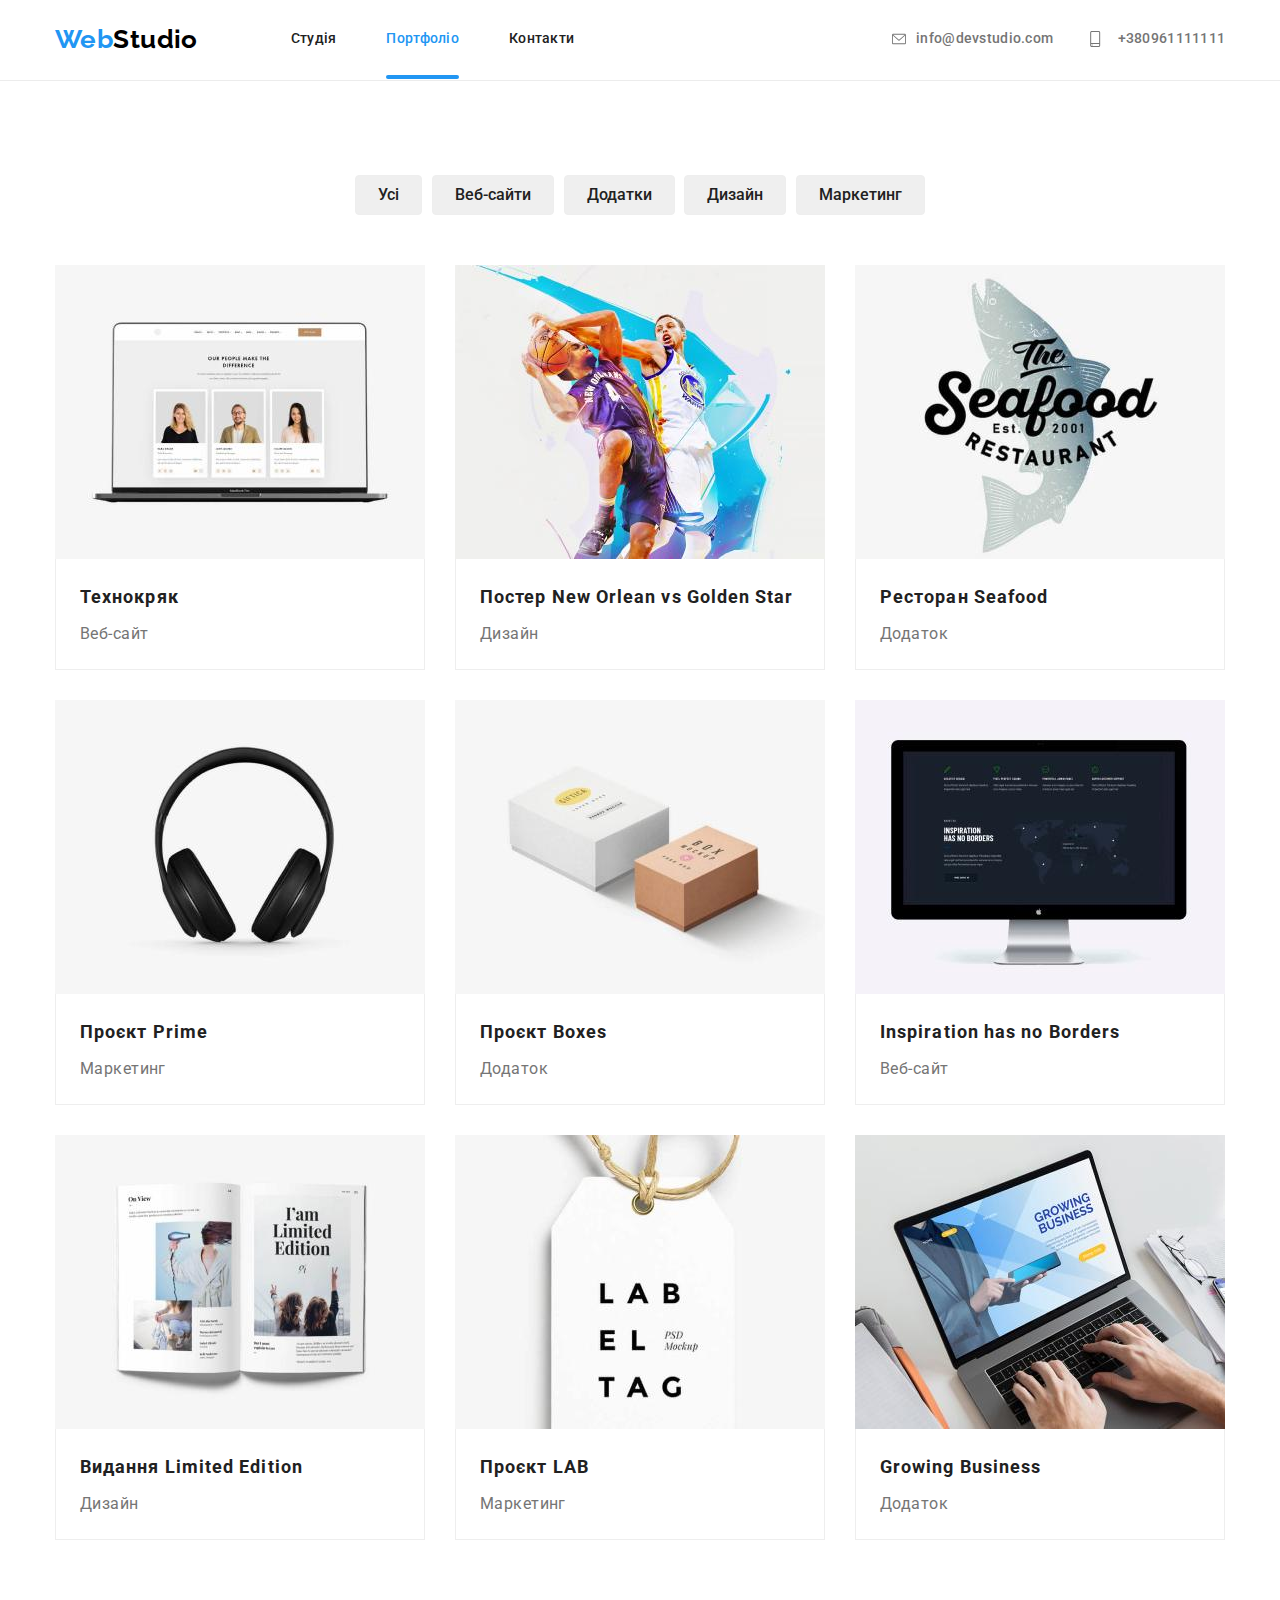
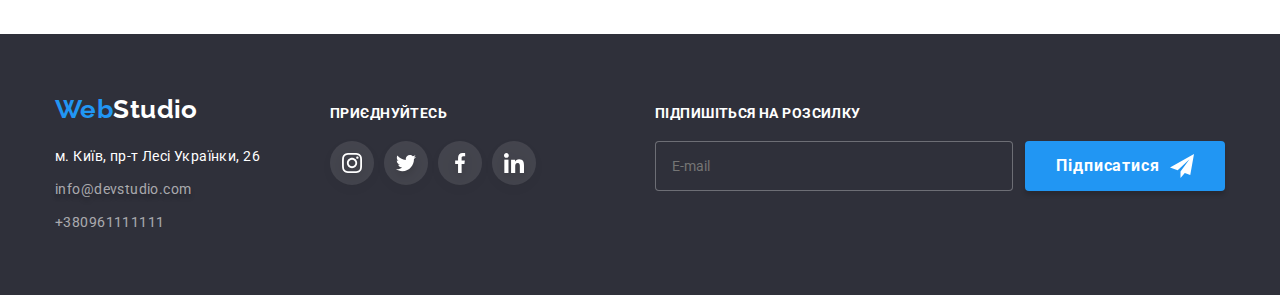
==== portfolio.html @ 69b693cf "commit 1" ====
<!DOCTYPE html>
<html lang="uk">
  <head>
    <meta charset="UTF-8" />
    <meta http-equiv="X-UA-Compatible" content="IE=edge" />
    <meta name="viewport" content="width=, initial-scale=1.0" />
    <title>Webstudio</title>
    <link rel="preconnect" href="https://fonts.googleapis.com" />
    <link rel="preconnect" href="https://fonts.gstatic.com" crossorigin />
    <link
      href="https://fonts.googleapis.com/css2?family=Raleway:wght@700&family=Roboto:wght@400;500;700;900&display=swap"
      rel="stylesheet"
    />
    <link
      rel="stylesheet"
      href="https://cdn.jsdelivr.net/npm/modern-normalize@1.1.0/modern-normalize.min.css"
    />
    <link rel="stylesheet" href="./css/styles.css" />
  </head>
  <body>
    <!-- HEADER -->
    <header class="page-header">
      <div class="container page-header-container">
        <nav class="header-navigation">
          <a class="logo-header link" href="./index.html"
            ><span class="logo-header-part1">Web</span>Studio</a
          >
          <ul class="menu list">
            <li class="menu-item">
              <a class="menu-link link" href="./index.html">Студія</a>
            </li>
            <li class="menu-item">
              <a
                class="menu-link link current caren-studio"
                href="./portfolio.html"
                >Портфоліо</a
              >
            </li>
            <li class="menu-item">
              <a class="menu-link link" href="#">Контакти</a>
            </li>
          </ul>
        </nav>
        <ul class="menu-link list">
          <li class="menu-item">
            <a href="mailto:info@devstudio.com" class="contact-mail link">
              <svg
                class="icon-mail"
                aria-label="іконка-пошта"
                width="12"
                height="16"
              >
                <use href="./images/sprite.svg.svg#icon-envelope-hover"></use>
              </svg>
              info@devstudio.com
            </a>
          </li>
          <li class="menu-item">
            <a class="contact-phone-number link" href="tel:+380961111111">
              <svg
                class="icon-mobile"
                aria-label="іконка-телефон"
                width="10"
                height="16"
              >
                <use href="./images/sprite.svg.svg#icon-smartphone"></use>
              </svg>
              +380961111111
            </a>
          </li>
        </ul>
      </div>
    </header>
    <main class="">
      <section class="section-portfolio section">
        <div class="container">
          <h1 class="visually-hidden">Портфоліо</h1>
          <ul class="list container-filters">
            <li class="portfolio-filters">
              <button class="filters" type="button">Усі</button>
            </li>
            <li class="portfolio-filters">
              <button class="filters" type="button">Веб-сайти</button>
            </li>
            <li class="portfolio-filters">
              <button class="filters" type="button">Додатки</button>
            </li>
            <li class="portfolio-filters">
              <button class="filters" type="button">Дизайн</button>
            </li>
            <li class="portfolio-filters">
              <button class="filters" type="button">Маркетинг</button>
            </li>
          </ul>
          <ul class="list container-box">
            <li class="portfolio-box">
              <a href="" class="portfolio-post link">
                <div class="portfolio-list-img-wrapper">
                  <img
                    src="./images/project1.jpg"
                    alt="команда"
                    width="370"
                    height="294"
                  />
                  <p class="overlay">
                    Ресурс пропонує комплексні пропозиції з різним рівнем
                    функціоналу та сервісів. Все це дозволить відвідувачу
                    отримати вичерпні відомості про компанію чи приватну особу.
                  </p>
                </div>
                <div class="portfolio-box-mini">
                  <h2 class="portfolio-item">Технокряк</h2>
                  <p class="portfolio-text">Веб-сайт</p>
                </div>
              </a>
            </li>
            <li class="portfolio-box">
              <a href="" class="portfolio-post link">
                <div class="portfolio-list-img-wrapper">
                  <img
                    src="./images/project2.jpg"
                    alt="баскетбол"
                    width="370"
                    height="294"
                  />
                  <p class="overlay">
                    Ресурс пропонує комплексні пропозиції з різним рівнем
                    функціоналу та сервісів. Все це дозволить відвідувачу
                    отримати вичерпні відомості про компанію чи приватну особу.
                  </p>
                </div>
                <div class="portfolio-box-mini">
                  <h2 class="portfolio-item">
                    Постер New Orlean vs Golden Star
                  </h2>
                  <p class="portfolio-text">Дизайн</p>
                </div>
              </a>
            </li>
            <li class="portfolio-box">
              <a href="" class="portfolio-post link">
                <div class="portfolio-list-img-wrapper">
                  <img
                    src="./images/project3.jpg"
                    alt="ресторан"
                    width="370"
                    height="294"
                  />
                  <p class="overlay">
                    Ресурс пропонує комплексні пропозиції з різним рівнем
                    функціоналу та сервісів. Все це дозволить відвідувачу
                    отримати вичерпні відомості про компанію чи приватну особу.
                  </p>
                </div>
                <div class="portfolio-box-mini">
                  <h2 class="portfolio-item">Ресторан Seafood</h2>
                  <p class="portfolio-text">Додаток</p>
                </div>
              </a>
            </li>
            <li class="portfolio-box">
              <a href="" class="portfolio-post link">
                <div class="portfolio-list-img-wrapper">
                  <img
                    src="./images/project4.jpg"
                    alt="навушники"
                    width="370"
                    height="294"
                  />
                  <p class="overlay">
                    Ресурс пропонує комплексні пропозиції з різним рівнем
                    функціоналу та сервісів. Все це дозволить відвідувачу
                    отримати вичерпні відомості про компанію чи приватну особу.
                  </p>
                </div>
                <div class="portfolio-box-mini">
                  <h2 class="portfolio-item">Проєкт Prime</h2>
                  <p class="portfolio-text">Маркетинг</p>
                </div>
              </a>
            </li>
            <li class="portfolio-box">
              <a href="" class="portfolio-post link">
                <div class="portfolio-list-img-wrapper">
                  <img
                    src="./images/project5.jpg"
                    alt="парфум"
                    width="370"
                    height="294"
                  />
                  <p class="overlay">
                    Ресурс пропонує комплексні пропозиції з різним рівнем
                    функціоналу та сервісів. Все це дозволить відвідувачу
                    отримати вичерпні відомості про компанію чи приватну особу.
                  </p>
                </div>
                <div class="portfolio-box-mini">
                  <h2 class="portfolio-item">Проєкт Boxes</h2>
                  <p class="portfolio-text">Додаток</p>
                </div>
              </a>
            </li>
            <li class="portfolio-box">
              <a href="" class="portfolio-post link">
                <div class="portfolio-list-img-wrapper">
                  <img
                    src="./images/project6.jpg"
                    alt="комп"
                    width="370"
                    height="294"
                  />
                  <p class="overlay">
                    Ресурс пропонує комплексні пропозиції з різним рівнем
                    функціоналу та сервісів. Все це дозволить відвідувачу
                    отримати вичерпні відомості про компанію чи приватну особу.
                  </p>
                </div>
                <div class="portfolio-box-mini">
                  <h2 class="portfolio-item">Inspiration has no Borders</h2>
                  <p class="portfolio-text">Веб-сайт</p>
                </div>
              </a>
            </li>
            <li class="portfolio-box">
              <a href="" class="portfolio-post link">
                <div class="portfolio-list-img-wrapper">
                  <img
                    src="./images/project7.jpg"
                    alt="книга"
                    width="370"
                    height="294"
                  />
                  <p class="overlay">
                    Ресурс пропонує комплексні пропозиції з різним рівнем
                    функціоналу та сервісів. Все це дозволить відвідувачу
                    отримати вичерпні відомості про компанію чи приватну особу.
                  </p>
                </div>
                <div class="portfolio-box-mini">
                  <h2 class="portfolio-item">Видання Limited Edition</h2>
                  <p class="portfolio-text">Дизайн</p>
                </div>
              </a>
            </li>
            <li class="portfolio-box">
              <a href="" class="portfolio-post link">
                <div class="portfolio-list-img-wrapper">
                  <img
                    src="./images/project8.jpg"
                    alt="лабел"
                    width="370"
                    height="294"
                  />
                  <p class="overlay">
                    Ресурс пропонує комплексні пропозиції з різним рівнем
                    функціоналу та сервісів. Все це дозволить відвідувачу
                    отримати вичерпні відомості про компанію чи приватну особу.
                  </p>
                </div>
                <div class="portfolio-box-mini">
                  <h2 class="portfolio-item">Проєкт LAB</h2>
                  <p class="portfolio-text">Маркетинг</p>
                </div>
              </a>
            </li>
            <li class="portfolio-box">
              <a href="" class="portfolio-post link">
                <div class="portfolio-list-img-wrapper">
                  <img
                    src="./images/project9.jpg"
                    alt="ноут"
                    width="370"
                    height="294"
                  />
                  <p class="overlay">
                    Ресурс пропонує комплексні пропозиції з різним рівнем
                    функціоналу та сервісів. Все це дозволить відвідувачу
                    отримати вичерпні відомості про компанію чи приватну особу.
                  </p>
                </div>
                <div class="portfolio-box-mini">
                  <h2 class="portfolio-item">Growing Business</h2>
                  <p class="portfolio-text">Додаток</p>
                </div>
              </a>
            </li>
          </ul>
        </div>
      </section>
    </main>
    <footer class="page-footer">
      <div class="container container-footer">
        <div class="page-footer-container-contact">
          <a class="logo-footer link" href="./index.html">
            <span class="logo-footer-part1">Web</span>Studio</a
          >
          <address class="footer-contact">
            <ul class="list contact-container">
              <li class="contact-menu">
                <a
                  class="contact-menu-map link"
                  href="https://goo.gl/maps/CPtrU1FHBa2aNyZL9"
                  target="_blank"
                  rel="noopener noreferrer nofollow"
                  >м. Київ, пр-т Лесі Українки, 26</a
                >
              </li>
              <li class="contact-menu">
                <a
                  class="contact-menu-mail link"
                  href="mailto:info@devstudio.com"
                  >info@devstudio.com</a
                >
              </li>
              <li class="contact-menu link">
                <a class="contact-menu-tel link" href="tel:+380961111111"
                  >+380961111111</a
                >
              </li>
            </ul>
          </address>
        </div>
        <div class="page-footer-container-soc">
          <p class="soc-name">ПРИЄДНУЙТЕСЬ</p>
          <ul class="footer-social-list list">
            <li class="footer-social-list-item">
              <a href="" class="footer-social-list-link">
                <svg
                  class="footer-social-list-icon"
                  aria-label="іконка-інстаграм"
                >
                  <use href="./images/sprite.svg.svg#icon-instagram"></use>
                </svg>
              </a>
            </li>
            <li class="footer-social-list-item">
              <a href="" class="footer-social-list-link">
                <svg class="footer-social-list-icon" aria-label="іконка-твітер">
                  <use href="./images/sprite.svg.svg#icon-twitter"></use>
                </svg>
              </a>
            </li>
            <li class="footer-social-list-item">
              <a href="" class="footer-social-list-link">
                <svg
                  class="footer-social-list-icon"
                  aria-label="іконка-фейсбук"
                >
                  <use href="./images/sprite.svg.svg#icon-facebook"></use>
                </svg>
              </a>
            </li>
            <li class="footer-social-list-item">
              <a href="" class="footer-social-list-link">
                <svg class="footer-social-list-icon" aria-label="іконка-лінкл">
                  <use href="./images/sprite.svg.svg#icon-linkedin"></use>
                </svg>
              </a>
            </li>
          </ul>
        </div>
        <form class="footer-main">
          <p class="footer-title">Підпишіться на розсилку</p>
          <div class="footer-label">
            <label>
              <input
                type="email"
                class="footer-input"
                placeholder="E-mail"
                required=""
                name="user-mail-for-sing"
              />
            </label>
            <button class="footer-button" type="submit">
              Підписатися
              <svg
                class="footer-send-icon"
                aria-label="іконка-відправити"
                width="24"
                height="24"
              >
                <use href="./images/sprite.svg.svg#icon-send"></use>
              </svg>
            </button>
          </div>
        </form>
      </div>
    </footer>
  </body>
</html>
---- css/styles.css ----
:root {
    --primary-font: 'Roboto', sans-serif;
    --secondary-font: 'Raleway', sans-serif;
    --primary-text-color-theme-dark: #212121;
    --secondary-text-color-theme-light: #ffffff;
    --primary-text-color-theme-gray: #757575;
    --secondary-text-color-theme-dark: #2F303A;
    --accent-color: #2196F3;
    --secondary-color: #F5F4FA;
    --secondary-color-light: #FFFFFF;
    --secondary-color-with: #EEEEEE;
    --secondary-color-dark: #000000;
    --color-bgc: #188CE8;
    --color-gray: #AFB1B8;
    --transition-duration-function: 250ms cubic-bezier(0.4, 0, 0.2, 1);
}

.link {
    text-decoration: none;
}

.list {
    list-style: none;
}

.menu-link.current {
    color: var(--accent-color);
}

h1,
h2,
h3,
h4,
p {
    margin: 0;
    margin-bottom: 0;
}

ul,
ol {
    margin-top: 0;
    margin-bottom: 0;
    padding-left: 0;
}


img {
    display: block;
}

button {
    font-family: inherit;
    cursor: pointer;
}

body {
    font-family: var(--primary-font);
    background: var(--secondary-text-color-theme-light);
    color: var(--primary-text-color-theme-dark);
    font-size: 14px;
    letter-spacing: 0.03em;
}

.container {
    width: 1200px;
    margin-left: auto;
    margin-right: auto;
    padding-left: 15px;
    padding-right: 15px;
}
.section {
    padding-top: 94px;
    padding-bottom: 94px;
}
/* =========== HEADER =========== */

.page-header {
    padding-top: 24px;
    padding-bottom: 25px;
    border-bottom: 1px solid #ECECEC;
    
}


.page-header-container {
    display: flex;
    align-items: center;  
}

.header-navigation {
    display: flex;
    align-items: center;
    
   
}

.logo-header {
    font-family: var(--secondary-font);
    font-weight: 700;
    font-size: 26px;
    line-height: 1.19;
    color: var(--secondary-color-dark);
    margin-right: 93px;
}

.logo-header-part1 {
    color: var(--accent-color);
}

.menu {
    display: flex;
    align-items: center;
    gap: 50px;
    margin-left: auto;
    margin-right: 318px;
}


.menu-link {
    display: flex;
    column-gap: 30px;
    position: relative;
    margin: 0;
    padding: 0;
    font-weight: 500;
    font-size: 14px;
    line-height: 1.14;
    letter-spacing: 0.02em;
    color: var(--primary-text-color-theme-dark); 
    transition: color var(--transition-duration-function);
    
}

.menu-link:hover,
.menu-link:focus {
    color: var(--accent-color);   
}

.menu-link.caren-studio::after {
    content: '';
    position: absolute;
    height: 4px;
    width: 100%;
    background-color: var(--accent-color);
    border-radius: 2px;
    bottom: 0;
    left: 0;
    top: 44px;
    transition: color var(--transition-duration-function);
}

.menu-item {
    display: flex;
    align-items: baseline;
    justify-content: center;
    
}

.contact-mail {
    display: flex;
    justify-content: center;
    align-items: center;
    column-gap: 10px;
    width: 161px;
    height: 16px;
    transition: color var(--transition-duration-function);
}

.contact-mail:hover,
.contact-mail:focus,
.contact-phone-number:hover,
.contact-phone-number:focus {
    color: var(--accent-color);
}


.contact-mail:hover .icon-mail,
.contact-mail:focus .icon-mail {
    fill: currentColor;
}

.contact-phone-number:hover .icon-mobile,
.contact-phone-number:focus .icon-mobile {
    fill: currentColor;
}


.contact-phone-number{
    display: flex;
    justify-content: center;
    align-items: center;
    column-gap: 10px;
    width: 142px;
    height: 16px;
    transition: color var(--transition-duration-function);
}


.contact-mail,
.contact-phone-number {
    color: var(--primary-text-color-theme-gray);
}

.icon-mail {
    content: '';
    width: 100%;
    height: 100%;
    fill: var(--primary-text-color-theme-gray); 
    transition: fill var(--transition-duration-function);
}

.icon-mobile {   
    width: 100%; 
    height: 100%;
    fill: var(--primary-text-color-theme-gray); 
    transition: fill var(--transition-duration-function);
}

/* =========== /HEADER =========== */

/* =========== MAIN =========== */

.page-main {}

/* =========== SHAPKA ===========*/
.section-shapka {
    background: var(--secondary-text-color-theme-dark);
    padding-top: 200px;
    padding-bottom: 200px;
    background-image: linear-gradient(rgba(47, 48, 58, 0.4),rgba(47, 48, 58, 0.4)), url('../images/shapka/bcimg.jpg');
    background-repeat: no-repeat;
    background-position: center;   
    max-width: 1600px;
    margin-left: auto;
    margin-right: auto;
}

.section-shapka-container{
    display: flex;
    align-items: center;
    flex-wrap: wrap;
    flex-direction: column; 
}

.section-shapka-h {
    font-weight: 900;
    font-size: 44px;
    line-height: 1.36;
    text-align: center;
    letter-spacing: 0.06em;
    text-transform: uppercase;
    color: var(--secondary-text-color-theme-light);
    margin-bottom: 30px;
    height: 120px;
    width: 696px;
    left: 452px;
    top: 280px;
    border-radius: 0px; 
}

.osoblivosti-card {
    flex-basis: calc((100% - 90px) / 4);
}

.section-modal-open-btn {
    background: var(--accent-color);
    box-shadow: 0px 4px 4px rgba(0, 0, 0, 0.15);
    border-radius: 4px;
    border: none;
    height: 50px;
    width: 216px;
    left: 692px;
    top: 430px;
    transition: bakground-color var(--transition-duration-function), filter var(--transition-duration-function);
}

.section-modal-open-btn:hover,
.section-modal-open-btn:focus {
    background-color: var(--color-bgc);
    filter: drop-shadow(0px 4px 4px rgba(0, 0, 0, 0.25));
}

.btn-text {
    font-weight: 700;
    font-size: 16px;
    line-height: 1.87;
    display: flex;
    align-items: center;
    text-align: center;
    letter-spacing: 0.06em;
    color: var(--secondary-text-color-theme-light);
    margin-left: 32px;
}

/* =========== /SHAPKA ===========*/

/* =========== OSOBLIVOSTI ===========*/

.section-osoblivosti {
    padding-top: 94px;
    padding-bottom: 94px;
}

.visually-hidden {
    position: absolute;
    white-space: nowrap;
    width: 1px;
    height: 1px;
    overflow: hidden;
    border: 0;
    padding: 0;
    clip: rect(0 0 0 0);
    clip-path: inset(50%);
    margin: -1px;
}

.osoblivosti-container{
    display: flex;
    gap: 30px;
}

.osoblivosti-card{
    width: 270px;
    height: 248px;
}

.osoblivosti-card-a{
    display: flex;
    justify-content: center;
    align-items: center;
    width: 270px;
    height: 120px;
    background: var(--secondary-color);
    border-radius: 4px;
}

.osoblivosti-card-icon{}


.section-osoblivosti-h {
    font-style: normal;
    font-weight: 700;
    font-size: 14px;
    line-height: 1.14;
    text-transform: uppercase;
    color: var(primary-text-color-theme-dark);
    margin-bottom: 10px;
    margin-top: 30px;
}

.section-osoblivosti-p {
    line-height: 1.71;
    color: var(--primary-text-color-theme-gray);
}

.section-osoblivosti-container {}


/* =========== /OSOBLIVOSTI ===========*/

/* =========== WORK ===========*/
.work {
    padding-top: 0px;
}

.work-container{}

.work-list {
    display: flex;
    gap: 30px;
}

.work-h {
    font-weight: 700;
    font-size: 36px;
    line-height: 1.17;
    text-align: center;
    color: var(--primary-text-color-theme-dark);
    margin-bottom: 50px;
}

.work-list-img-wrapper {
    position: relative;
    overflow: hidden;
}

.overlay-work {
    position: absolute;
    display: flex;
    justify-content: center;
    align-items: center;
    width: 100%;
    height: 70px;
    top: 224px;
    font-weight: 700;
    font-size: 14px;
    line-height: 16px;
    text-align: center;
    letter-spacing: 0.03em;
    text-transform: uppercase;
    color: var(--secondary-color-light);
    background: rgba(47, 48, 58, 0.8);
    text-shadow: 0px 4px 4px rgba(0, 0, 0, 0.25); 
    overflow: auto;
}


/* =========== /WORK ===========*/

/* =========== COMANDA ===========*/
.comanda {
    background: var(--secondary-color);
}

.comanda-list {
    display: flex;
    flex-wrap: wrap;
    gap: 30px;
}

.comanda-container {}

.comanda-our {
    font-weight: 700;
    font-size: 36px;
    line-height: 1.17;
    text-align: center;
    margin-bottom: 50px;
}

.comanda-fon {
    background: var(--secondary-text-color-theme-light);
    box-shadow: 0px 1px 3px rgba(0, 0, 0, 0.12), 0px 1px 1px rgba(0, 0, 0, 0.14), 0px 2px 1px rgba(0, 0, 0, 0.2);
    border-radius: 0px 0px 4px 4px;
}

.comanda-name {
    font-weight: 500;
    font-size: 16px;
    line-height: 1.19;
    text-align: center;
    margin-top: 30px;
    margin-bottom: 10px;
}

.comanda-profesion{
    font-size: 16px;
    line-height: 1.19;
    text-align: center;
    color: var(--primary-text-color-theme-gray);
    margin-bottom: 16px;
}

.social-list{
    display: flex;
    justify-content: center;
    column-gap: 10px;
    margin-bottom: 30px;
}

.social-list-item{
    width: 44px;
    height: 44px;
}

.social-list-link{
    display: flex;
    align-items: center;
    justify-content: center;
    width: 100%;
    height: 100%;
    border-radius: 50%;
    background-color: var(--secondary-text-color-theme-light);
    transition: background-color var(--transition-duration-function), filter var(--transition-duration-function);               
}

.social-list-link:hover,
.social-list-link:focus{
    background-color: var(--accent-color);
    filter: drop-shadow(0px 4px 4px rgba(0, 0, 0, 0.25));
}

.social-list-icon{
    width: 20px;
    height: 20px; 
    fill: var(--color-gray);
    transition: fill var(--transition-duration-function);
}

.social-list-link:hover .social-list-icon,
.social-list-link:focus .social-list-icon {
    fill: var(--secondary-text-color-theme-light);
    filter: drop-shadow(0px 4px 4px rgba(0, 0, 0, 0.25));
}

.client-name {
    font-weight: 700;
    font-size: 36px;
    line-height: 1.17;
    text-align: center;
    margin-bottom: 50px;
}

.client-list {
    display: flex;
    justify-content: center;
    gap: 30px;
}

.client-list-item {
    box-sizing: border-box;
    border: 1px solid var(--color-gray);
    border-radius: 4px;
    width: 170px;
    height: 92px;
}

.client-list-link {
    display: flex;
    justify-content: center;
    align-items: center;
    width: 100%;
    height: 100%; 
    transition: border var(--transition-duration-function), border-color var(--transition-duration-function), fill var(--transition-duration-function);
}


.client-list-icon {
    fill: var(--color-gray); 
}

.client-list-item:hover,
.client-list-item:focus {
    border: 1px solid var(--accent-color);
    border-color: var(--accent-color);
}

.client-list-link:hover .client-list-icon,
.client-list-link:focus .client-list-icon {
    fill: var(--accent-color);
}

/* =========== /COMANDA ===========*/

/* =========== PORTFOLIO  ===========*/

/* =========== PORTFOLIO-FILTERS ===========*/
.section-portfolio {}

.container-filters {
    display: flex;
    justify-content: space-between;
    gap: 8px;
    margin-left: 300px;
    margin-right: 300px;
    margin-bottom: 50px;
}
.portfolio-filters{}


.filters {
    border-radius: 4px;
    border: none;
    border: 1px solid var(--secondary-color-with); 
    font-weight: 500;
    font-size: 16px;
    line-height: 1.63;
    align-items: center;
    color: var(--primary-text-color-theme-dark); 
    padding: 6px 22px;
    transition: color var(--transition-duration-function), background-color var(--transition-duration-function), box-shadow var(--transition-duration-function), border-color var(--transition-duration-function);
}

.filters:active,
.filters:hover,
.filters:focus {
    background-color: var(--accent-color);
    color: var(--secondary-text-color-theme-light);
    box-shadow: 0px 4px 4px rgba(0, 0, 0, 0.25);
    border-color: var(--accent-color);
    
}

/* =========== /PORTFOLIO-FILTERS ===========*/

/* =========== PORTFOLIO-PROJECTS ===========*/

.container-box {
    display: flex;
    flex-wrap: wrap;
    row-gap: 30px;
    justify-content: space-between;  
    margin-top: 0;
    margin-bottom: 0;
    padding: 0;
}


.portfolio-post {
    display: block;
    transition: box-shadow var(--transition-duration-function);
}

.portfolio-post:hover,
.portfolio-post:focus {
    box-shadow: 0px 1px 1px rgb(0 0 0 / 12%), 0px 4px 4px rgb(0 0 0 / 6%), 1px 4px 6px rgb(0 0 0 / 16%);
}

.portfolio-list-img-wrapper {
    position: relative;
    overflow: hidden;
}

.overlay {
    position: absolute;
    top: 0;
    left: 0;
    width: 100%;
    height: 100%;
    font-family: 'Roboto';
    font-style: normal;
    font-weight: 400;
    font-size: 18px;
    line-height: 28px;      
    letter-spacing: 0.03em;
    color: var(--secondary-color-light);
    background: rgba(33, 150, 243, 0.9);
    padding: 63px 24px;
    overflow: auto;
    transform: translateY(100%);
    transition: transform var(--transition-duration-function);
}

.portfolio-post:hover .overlay,
.portfolio-post:focus .overlay {
    transform: translateY(0%);
}

.portfolio-box-mini {
    padding-top: 20px;
    padding-bottom: 20px;
    padding-left: 24px;
    padding-right: 24px;
    border: 1px solid var(--secondary-color-with);
    border-top: 0;
}

.portfolio-item {
    font-weight: 700;
    font-size: 18px;
    line-height: 2;
    letter-spacing: 0.06em;
    color: var(--primary-text-color-theme-dark);
    margin-bottom: 4px;
}


.portfolio-text {
    font-size: 16px;
    line-height: 1.87;
    color: var(--primary-text-color-theme-gray);   
}

.portfolio-box {
    background: var(--secondary-color-light);
    flex-basis: calc((100% - 60px) / 3);  
}

/* =========== /PORTFOLIO-PROJECTS ===========*/

/* =========== /PORTFOLIO  ===========*/



/* =========== /MAIN =========== */

/* =========== FOOTER ===========*/

.page-footer {
   background: var(--secondary-text-color-theme-dark);
   padding-top: 60px;
   padding-bottom: 60px;
}

.container-footer {
    display: flex;
    align-items: baseline;
}

.page-footer-container-contact {}

.logo-footer {
    display: block;
    font-family: var(--secondary-font);
    font-weight: 700;
    font-size: 26px;
    line-height: 1.19;
    color: var(--secondary-text-color-theme-light);
    width: 145px;
    height: 31px;
    left: 215px;
    top: 1688px;
}

.logo-footer-part1 {
    color: var(--accent-color);
}

.footer-contact {
    line-height: 1.71;
    font-style: normal;
    margin-top: 20px; 
}

.contact-container {
    display: block;
    margin-right: 70px;
    flex-direction: column;
}

.contact-menu:not(:nth-child(3)) {
    margin-bottom: 9px;
}


.contact-menu-map {
    color: var(--secondary-text-color-theme-light);
    transition: color var(--transition-duration-function);
}

.contact-menu-mail{
    color: rgba(255, 255, 255, 0.6);
    border: 1px solid var(--secondary-color-dark);
    text-shadow: 0px 4px 4px rgba(0, 0, 0, 0.25);
    border: none;
    transition: color var(--transition-duration-function);
}

    

.contact-menu-tel {
    color: rgba(255, 255, 255, 0.6);
    transition: color var(--transition-duration-function);
}

.contact-menu-map:hover,
.contact-menu-map:focus {
    color: var(--accent-color);
}


.contact-menu-mail:hover,
.contact-menu-mail:focus {
    color: var(--accent-color);
}

.contact-menu-tel:hover,
.contact-menu-tel:focus {
    color: var(--accent-color);
}

.page-footer-container-soc{
    display: block; 
}

.soc-name {
    font-weight: 700;
    font-size: 14px;
    text-transform: uppercase;    
    color: var(--secondary-color-light);
    margin-bottom: 20px;
}

.footer-social-list {
    display: flex;
    justify-content: center;
    column-gap: 10px;
}

.footer-social-list-item {
    filter: drop-shadow(0px 4px 4px rgba(0, 0, 0, 0.25));
}

.footer-social-list-link {
    display: flex;
    align-items: center;
    justify-content: center;
    width: 44px;
    height: 44px;
    border-radius: 50%;
    background: rgba(255, 255, 255, 0.1);
    transition: background-color var(--transition-duration-function);
}

.footer-social-list-link:hover,
.footer-social-list-link:focus {
    background-color: var(--accent-color);
    filter: drop-shadow(0px 4px 4px rgba(0, 0, 0, 0.25));
}

.footer-social-list-icon {
    width: 20px;
    height: 20px;
    fill: var(--secondary-color-light);
}


/* =========== /FOOTER ===========*/


/* =========== Footer-form ===========*/
.footer-main {
    margin-right: 0;
    margin-left: auto;
    color: rgba(255, 255, 255, 0.6);
}

.footer-title {
    font-weight: 700;
    font-size: 14px;
    line-height: 16px;
    letter-spacing: 0.03em;
    text-transform: uppercase;
    color: var(--secondary-text-color-theme-light);
    margin-bottom: 20px;
    margin-top: 0;
}

.footer-label {
    display: flex;
}

.footer-input {
    width: 358px;
    height: 50px;
    color: var(--secondary-text-color-theme-light);
    border: 1px solid rgba(255, 255, 255, 0.3);
    border-radius: 4px;
    background-color: var(--secondary-text-color-theme-dark);
    padding: 15px 16px;
    transition: border-color var(--transition-duration-function);
}

.footer-input:focus {
    border-color: var(--accent-color);
    outline: none;
}


.footer-button {
    font-weight: 700;
    font-size: 16px;
    line-height: 30px;
    letter-spacing: 0.06em;
    min-width: 200px;
    padding: 10px;
    background-color: var(--accent-color);
    color: var(--secondary-text-color-theme-light);
    border: none;
    box-shadow: 0px 4px 4px rgb(0 0 0 / 15%);
    border-radius: 4px;
    cursor: pointer;
    display: flex;
    justify-content: center;
    align-items: center;
    margin-left: 12px;
}

.footer-send-icon {
    margin-left: 10px;
    fill: var(--secondary-color-light);
}

/* =========== /Footer-form ===========*/


/* =========== Modal-windows-fon===========*/
.backdrop {
    position: fixed;
    top: 0;
    left: 0;
    width: 100%;
    height: 100%;
    background-color: rgba(0, 0, 0, 0.2);
    z-index: 100;
    opacity: 1;
    visibility: visible;
    pointer-events: auto;
    transition: opacity 250ms cubic-bezier(0.4, 0, 0.2, 1), visibility 250ms cubic-bezier(0.4, 0, 0.2, 1);
}

.backdrop.is-hidden {
    opacity: 0;
    visibility: hidden;
    pointer-events: none;
}

.modal {
    position: absolute;
    top: 50%;
    left: 50%;
    padding: 40px;
    transform: translate(-50%, -50%) scale(1);
    width: 528px;
    height: 580px;
    background-color: var(--secondary-color-light);
    border-radius: 4px;
    transition: transform var(--transition-duration-function);
}

.modal-close-btn {
    position: absolute;
    top: 8px;
    right: 8px;
    display: flex;
    align-items: center;
    justify-content: center;
    width: 30px;
    height: 30px;
    border-radius: 50%;
    background-color: transparent;
    border: 1px solid rgba(0, 0, 0, 0.1);
    transition: border-color var(--transition-duration-function), fill var(--transition-duration-function);
}

.modal-close-icon {
    fill: var(--secondary-color-dark);
}

.modal-close-btn:hover,
.modal-close-btn:focus {
    border-color: var(--accent-color);
    cursor: pointer;
}

.modal-close-btn:hover .modal-close-icon,
.modal-close-btn:focus .modal-close-icon {
    fill: var(--accent-color);
}

/* =========== /Modal-windows-fon===========*/


/* =========== Modal-form-input ===========*/

.modal-form-title {
    font-weight: 700;
    font-size: 20px;
    line-height: 1.15;
    text-align: center;
    margin-bottom: 12px;
}

.modal-form {
    display: flex;
    flex-direction: column;
}

.modal-form-field {
    margin-bottom: 10px;
}

.modal-form-field-desc {
    display: block;
    margin-bottom: 4px;
    font-size: 12px;
    line-height: 1.08;
    letter-spacing: 0.01em;
    color: var(--primary-text-color-theme-gray);
}

.modal-form-input-wrapper {
    position: relative;
    display: block;
}

.modal-form-input {
    position: relative;
    display: block;
    width: 100%;
    height: 40px;
    padding-left: 42px;
    border: 1px solid rgba(33, 33, 33, 0.2);
     border-radius: 4px;
    transition: border-color var(--transition-duration-function);
}

.modal-form-input:focus {
    outline: none;
    border-color: var(--accent-color);
}

.modal-form-input:focus+.modal-form-icon {
    fill: var(--accent-color);
    
}

.modal-form-icon {
    position: absolute;
    top: 50%;
    left: 12px;
    transform: translateY(-50%);
    transition: color var(--transition-duration-function);
}

.icon {
    fill: var(--primary-text-color-theme-dark);
}

.modal-form-message {
    display: block;
    width: 100%;
    height: 120px;
    padding-top: 12px;
    padding-right: 16px;
    padding-bottom: 12px;
    padding-left: 16px;
    border: 1px solid rgba(33, 33, 33, 0.2);
    border-radius: 4px;
    resize: none;
    font-size: 12px;
    line-height: 1.16;
    letter-spacing: 0.01em;
    transition: border-color var(--transition-duration-function);
}


.modal-form-message::placeholder {
    font-size: 14px;
    color: rgba(117, 117, 117, 0.5);
}
.modal-form-message:focus {
    outline: none;
    border-color: var(--accent-color);
}




.modal-form-check-field {
    display: flex;
    align-items: center;
    margin-left: auto;
    margin-right: auto;
    margin-bottom: 30px;
    font-size: 14px;
    line-height: 1.71;
    color: var(--primary-text-color-theme-gray);
}

.modal-form-check-policy-link {
    color: var(--accent-color);
}

.modal-form-check {
    position: absolute;
    appearance: none;
}

.modal-form-own-checkbox {
    cursor: pointer;
    width: 16px;
    height: 15px;
    margin-right: 7px;
    border-radius: 2px;
    border: 1px solid #303030;
    transition: background-color var(--transition-duration-function);
}

.modal-form-own-checkbox-border {
    cursor: pointer;
    position: absolute;
    color: var(--primary-text-color);
}

.modal-form-own-checkbox-icon {
    display: none;
    fill: var(--secondary-text-color-theme-light);
}

.modal-form-check:checked+.modal-form-own-checkbox {
    background-color: var(--accent-color);
}

.modal-form-check:checked+.modal-form-own-checkbox .modal-form-own-checkbox-icon {
    display: block;
}

.modal-form-check:focus+.modal-form-own-checkbox {
    box-shadow: 0 0 0 2px rgba(0, 0, 255, 0.5);
}


.modal-form-button {
    align-self: center;
    min-width: 200px;
    min-height: 50px;
    padding-top: 10px;
    padding-right: 52px;
    padding-bottom: 10px;
    padding-left: 52px;
    background-color: var(--accent-color);
    font-weight: 700;
    font-size: 16px;
    line-height: 1.87;
    letter-spacing: 0.06em;
    color: var(--secondary-color-light);
    border-radius: 4px;
    box-shadow: 0px 4px 4px rgb(0 0 0 / 15%);
    cursor: pointer;
    border: 1px solid var(--accent-color);    
    transition: background-color var(--transition-duration-function), background-color var(--transition-duration-function);
}

.modal-form-button:hover,
.modal-form-button:focus {
    background-color: #188CE8;
}


/* =========== /Modal-form-input ===========*/
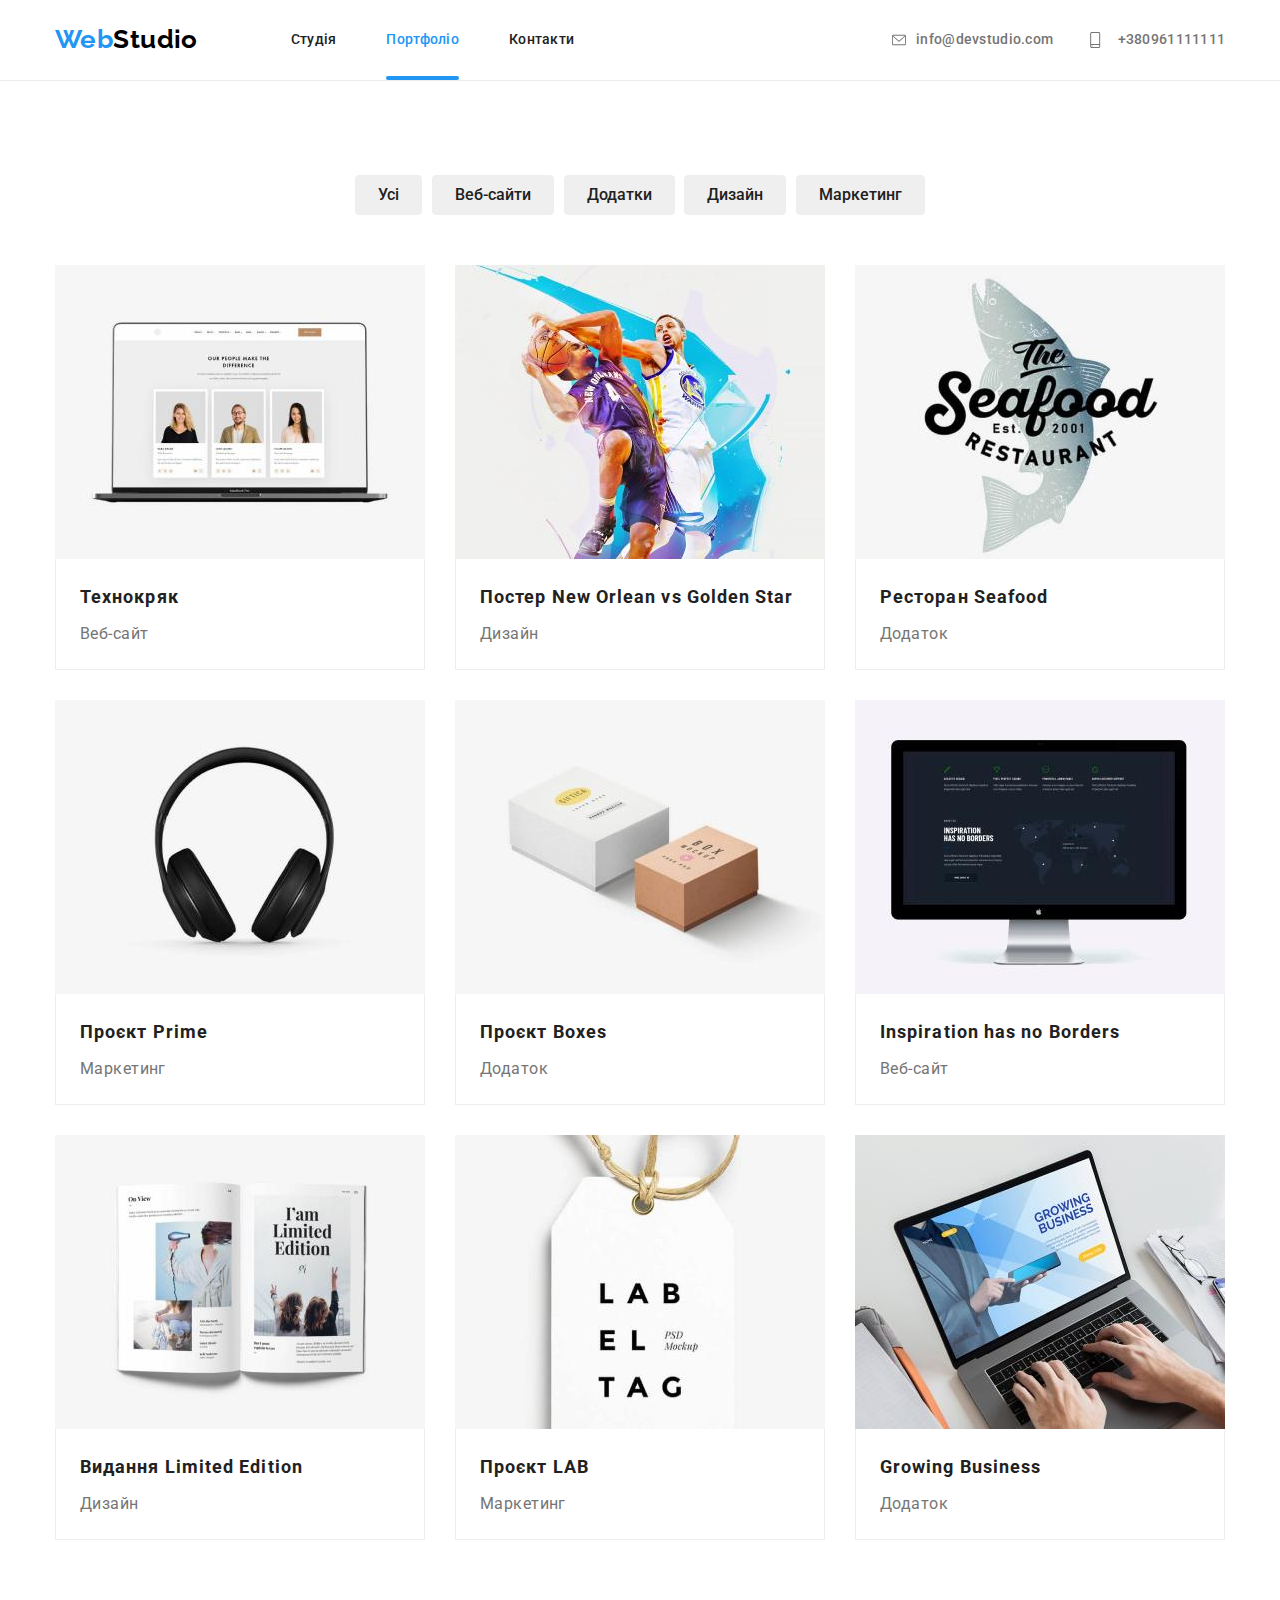
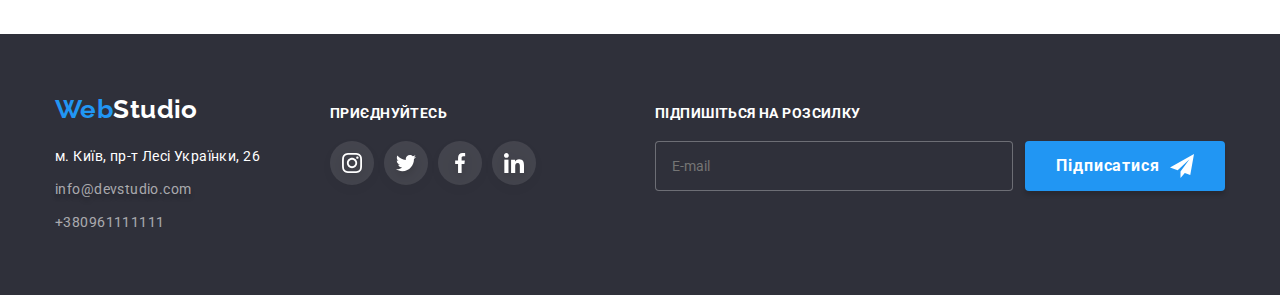
==== commit 899ae924: "commit 9" ====
--- a/portfolio.html
+++ b/portfolio.html
@@ -15,7 +15,7 @@
       rel="stylesheet"
       href="https://cdn.jsdelivr.net/npm/modern-normalize@1.1.0/modern-normalize.min.css"
     />
-    <link rel="stylesheet" href="./css/styles.css" />
+    <link rel="stylesheet" href="./sass/main.css" />
   </head>
   <body>
     <!-- HEADER -->
@@ -23,29 +23,29 @@
       <div class="container page-header-container">
         <nav class="header-navigation">
           <a class="logo-header link" href="./index.html"
-            ><span class="logo-header-part1">Web</span>Studio</a
+            ><span class="logo-header__part1">Web</span>Studio</a
           >
           <ul class="menu list">
-            <li class="menu-item">
-              <a class="menu-link link" href="./index.html">Студія</a>
-            </li>
-            <li class="menu-item">
+            <li class="menu__item">
+              <a class="menu__link link" href="./index.html">Студія</a>
+            </li>
+            <li class="menu__item">
               <a
-                class="menu-link link current caren-studio"
+                class="menu__link link current caren-studio"
                 href="./portfolio.html"
                 >Портфоліо</a
               >
             </li>
-            <li class="menu-item">
-              <a class="menu-link link" href="#">Контакти</a>
+            <li class="menu__item">
+              <a class="menu__link link" href="#">Контакти</a>
             </li>
           </ul>
         </nav>
-        <ul class="menu-link list">
-          <li class="menu-item">
-            <a href="mailto:info@devstudio.com" class="contact-mail link">
+        <ul class="menu__link list">
+          <li class="menu__item">
+            <a href="mailto:info@devstudio.com" class="page-header__contact-mail link">
               <svg
-                class="icon-mail"
+                class="page-header__icon-mail"
                 aria-label="іконка-пошта"
                 width="12"
                 height="16"
@@ -55,10 +55,10 @@
               info@devstudio.com
             </a>
           </li>
-          <li class="menu-item">
-            <a class="contact-phone-number link" href="tel:+380961111111">
+          <li class="menu__item">
+            <a class="page-header__contact-phone-number link" href="tel:+380961111111">
               <svg
-                class="icon-mobile"
+                class="page-header__icon-mobile"
                 aria-label="іконка-телефон"
                 width="10"
                 height="16"
@@ -292,67 +292,67 @@
       <div class="container container-footer">
         <div class="page-footer-container-contact">
           <a class="logo-footer link" href="./index.html">
-            <span class="logo-footer-part1">Web</span>Studio</a
+            <span class="logo-footer__part1">Web</span>Studio</a
           >
           <address class="footer-contact">
-            <ul class="list contact-container">
-              <li class="contact-menu">
+            <ul class="list contact">
+              <li class="contact__menu">
                 <a
-                  class="contact-menu-map link"
+                  class="contact__menu-map link"
                   href="https://goo.gl/maps/CPtrU1FHBa2aNyZL9"
                   target="_blank"
                   rel="noopener noreferrer nofollow"
                   >м. Київ, пр-т Лесі Українки, 26</a
                 >
               </li>
-              <li class="contact-menu">
+              <li class="contact__menu">
                 <a
-                  class="contact-menu-mail link"
+                  class="contact__menu-mail link"
                   href="mailto:info@devstudio.com"
                   >info@devstudio.com</a
                 >
               </li>
-              <li class="contact-menu link">
-                <a class="contact-menu-tel link" href="tel:+380961111111"
+              <li class="contact__menu link">
+                <a class="contact__menu-tel link" href="tel:+380961111111"
                   >+380961111111</a
                 >
               </li>
             </ul>
           </address>
         </div>
-        <div class="page-footer-container-soc">
+        <div class="page-footer__container-soc">
           <p class="soc-name">ПРИЄДНУЙТЕСЬ</p>
           <ul class="footer-social-list list">
-            <li class="footer-social-list-item">
-              <a href="" class="footer-social-list-link">
+            <li class="footer-social-list__item">
+              <a href="" class="footer-social-list__link">
                 <svg
-                  class="footer-social-list-icon"
+                  class="footer-social-list__icon"
                   aria-label="іконка-інстаграм"
                 >
                   <use href="./images/sprite.svg.svg#icon-instagram"></use>
                 </svg>
               </a>
             </li>
-            <li class="footer-social-list-item">
-              <a href="" class="footer-social-list-link">
-                <svg class="footer-social-list-icon" aria-label="іконка-твітер">
+            <li class="footer-social-list__item">
+              <a href="" class="footer-social-list__link">
+                <svg class="footer-social-list__icon" aria-label="іконка-твітер">
                   <use href="./images/sprite.svg.svg#icon-twitter"></use>
                 </svg>
               </a>
             </li>
-            <li class="footer-social-list-item">
-              <a href="" class="footer-social-list-link">
+            <li class="footer-social-list__item">
+              <a href="" class="footer-social-list__link">
                 <svg
-                  class="footer-social-list-icon"
+                  class="footer-social-list__icon"
                   aria-label="іконка-фейсбук"
                 >
                   <use href="./images/sprite.svg.svg#icon-facebook"></use>
                 </svg>
               </a>
             </li>
-            <li class="footer-social-list-item">
-              <a href="" class="footer-social-list-link">
-                <svg class="footer-social-list-icon" aria-label="іконка-лінкл">
+            <li class="footer-social-list__item">
+              <a href="" class="footer-social-list__link">
+                <svg class="footer-social-list__icon" aria-label="іконка-лінкл">
                   <use href="./images/sprite.svg.svg#icon-linkedin"></use>
                 </svg>
               </a>
@@ -360,21 +360,21 @@
           </ul>
         </div>
         <form class="footer-main">
-          <p class="footer-title">Підпишіться на розсилку</p>
-          <div class="footer-label">
+          <p class="footer-main__title">Підпишіться на розсилку</p>
+          <div class="footer-main__label">
             <label>
               <input
                 type="email"
-                class="footer-input"
+                class="footer-main__input"
                 placeholder="E-mail"
                 required=""
                 name="user-mail-for-sing"
               />
             </label>
-            <button class="footer-button" type="submit">
+            <button class="footer-main__button" type="submit">
               Підписатися
               <svg
-                class="footer-send-icon"
+                class="footer-main__icon"
                 aria-label="іконка-відправити"
                 width="24"
                 height="24"
--- a/sass/main.css
+++ b/sass/main.css
@@ -0,0 +1,970 @@
+:root {
+  --primary-font: "Roboto", sans-serif;
+  --secondary-font: "Raleway", sans-serif;
+  --primary-text-color-theme-dark: #212121;
+  --secondary-text-color-theme-light: #ffffff;
+  --primary-text-color-theme-gray: #757575;
+  --secondary-text-color-theme-dark: #2F303A;
+  --accent-color: #2196F3;
+  --secondary-color: #F5F4FA;
+  --secondary-color-light: #FFFFFF;
+  --secondary-color-with: #EEEEEE;
+  --secondary-color-dark: #000000;
+  --color-bgc: #188CE8;
+  --color-gray: #AFB1B8;
+  --transition-duration-function: 250ms cubic-bezier(0.4, 0, 0.2, 1);
+}
+
+.visually-hidden {
+  position: absolute;
+  white-space: nowrap;
+  width: 1px;
+  height: 1px;
+  overflow: hidden;
+  border: 0;
+  padding: 0;
+  clip: rect(0 0 0 0);
+  -webkit-clip-path: inset(50%);
+          clip-path: inset(50%);
+  margin: -1px;
+}
+
+.footer-social-list__link, .client-list-link, .social-list-link, .overlay-work, .osoblivosti__card-a, .page-header__contact-phone-number, .page-header__contact-mail, .modal-close-btn, .footer-main__button {
+  display: flex;
+  align-items: center;
+  justify-content: center;
+}
+
+.link {
+  text-decoration: none;
+}
+
+.list {
+  list-style: none;
+}
+
+.menu__link.current {
+  color: var(--accent-color);
+}
+
+h1,
+h2,
+h3,
+h4,
+p {
+  margin: 0;
+  margin-bottom: 0;
+}
+
+ul,
+ol {
+  margin-top: 0;
+  margin-bottom: 0;
+  padding-left: 0;
+}
+
+img {
+  display: block;
+}
+
+button {
+  font-family: inherit;
+  cursor: pointer;
+}
+
+body {
+  font-family: var(--primary-font);
+  background: var(--secondary-text-color-theme-light);
+  color: var(--primary-text-color-theme-dark);
+  font-size: 14px;
+  letter-spacing: 0.03em;
+}
+
+.section {
+  padding-top: 94px;
+  padding-bottom: 94px;
+}
+
+.container {
+  width: 1200px;
+  margin-left: auto;
+  margin-right: auto;
+  padding-left: 15px;
+  padding-right: 15px;
+}
+
+.section-shapka__btn {
+  background: var(--accent-color);
+  box-shadow: 0px 4px 4px rgba(0, 0, 0, 0.15);
+  border-radius: 4px;
+  border: none;
+  height: 50px;
+  width: 216px;
+  left: 692px;
+  top: 430px;
+  transition: bakground-color var(--transition-duration-function), filter var(--transition-duration-function);
+}
+.section-shapka__btn:hover, .section-shapka__btn:focus {
+  background-color: var(--color-bgc);
+  filter: drop-shadow(0px 4px 4px rgba(0, 0, 0, 0.25));
+}
+
+.section-shapka__btn-text {
+  font-weight: 700;
+  font-size: 16px;
+  line-height: 1.87;
+  display: flex;
+  align-items: center;
+  text-align: center;
+  letter-spacing: 0.06em;
+  color: var(--secondary-text-color-theme-light);
+  margin-left: 32px;
+}
+
+.container-filters {
+  display: flex;
+  justify-content: space-between;
+  gap: 8px;
+  margin-left: 300px;
+  margin-right: 300px;
+  margin-bottom: 50px;
+}
+
+.filters {
+  border-radius: 4px;
+  border: none;
+  border: 1px solid var(--secondary-color-with);
+  font-size: 16px;
+  font-weight: 500;
+  line-height: 1.625;
+  align-items: center;
+  color: var(--primary-text-color-theme-dark);
+  padding: 6px 22px;
+  transition: color var(--transition-duration-function), background-color var(--transition-duration-function), box-shadow var(--transition-duration-function), border-color var(--transition-duration-function);
+}
+.filters:active, .filters:hover, .filters:focus {
+  background-color: var(--accent-color);
+  color: var(--secondary-text-color-theme-light);
+  box-shadow: 0px 4px 4px rgba(0, 0, 0, 0.25);
+  border-color: var(--accent-color);
+}
+
+.footer-main {
+  margin-right: 0;
+  margin-left: auto;
+  color: rgba(255, 255, 255, 0.6);
+}
+
+.footer-main__title {
+  font-size: 14px;
+  font-weight: 700;
+  line-height: 1.1428571429;
+  letter-spacing: 0.03em;
+  text-transform: uppercase;
+  color: var(--secondary-text-color-theme-light);
+  margin-bottom: 20px;
+  margin-top: 0;
+}
+
+.footer-main__label {
+  display: flex;
+}
+
+.footer-main__input {
+  width: 358px;
+  height: 50px;
+  color: var(--secondary-text-color-theme-light);
+  border: 1px solid rgba(255, 255, 255, 0.3);
+  border-radius: 4px;
+  background-color: var(--secondary-text-color-theme-dark);
+  padding: 15px 16px;
+  transition: border-color var(--transition-duration-function);
+}
+.footer-main__input:focus {
+  border-color: var(--accent-color);
+  outline: none;
+}
+
+.footer-main__button {
+  font-weight: 700;
+  font-size: 16px;
+  line-height: 30px;
+  letter-spacing: 0.06em;
+  min-width: 200px;
+  padding: 10px;
+  background-color: var(--accent-color);
+  color: var(--secondary-text-color-theme-light);
+  border: none;
+  box-shadow: 0px 4px 4px rgba(0, 0, 0, 0.15);
+  border-radius: 4px;
+  cursor: pointer;
+  margin-left: 12px;
+}
+
+.footer-main__icon {
+  margin-left: 10px;
+  fill: var(--secondary-color-light);
+}
+
+.backdrop {
+  position: fixed;
+  top: 0;
+  left: 0;
+  width: 100%;
+  height: 100%;
+  background-color: rgba(0, 0, 0, 0.2);
+  z-index: 100;
+  opacity: 1;
+  visibility: visible;
+  pointer-events: auto;
+  transition: opacity 250ms cubic-bezier(0.4, 0, 0.2, 1), visibility 250ms cubic-bezier(0.4, 0, 0.2, 1);
+}
+.backdrop.is-hidden {
+  opacity: 0;
+  visibility: hidden;
+  pointer-events: none;
+}
+
+.modal {
+  position: absolute;
+  top: 50%;
+  left: 50%;
+  padding: 40px;
+  transform: translate(-50%, -50%) scale(1);
+  width: 528px;
+  height: 580px;
+  background-color: var(--secondary-color-light);
+  border-radius: 4px;
+  transition: transform var(--transition-duration-function);
+}
+
+.modal-close-btn {
+  position: absolute;
+  top: 8px;
+  right: 8px;
+  width: 30px;
+  height: 30px;
+  border-radius: 50%;
+  background-color: transparent;
+  border: 1px solid rgba(0, 0, 0, 0.1);
+  transition: border-color var(--transition-duration-function), fill var(--transition-duration-function);
+}
+.modal-close-btn:hover, .modal-close-btn:focus {
+  border-color: var(--accent-color);
+  cursor: pointer;
+}
+.modal-close-btn:hover .modal-close-icon, .modal-close-btn:focus .modal-close-icon {
+  fill: var(--accent-color);
+}
+
+.modal-close-icon {
+  fill: var(--secondary-color-dark);
+}
+
+.modal-form-title {
+  font-weight: 700;
+  font-size: 20px;
+  line-height: 1.15;
+  text-align: center;
+  margin-bottom: 12px;
+}
+
+.modal-form {
+  display: flex;
+  flex-direction: column;
+}
+
+.modal-form-field {
+  margin-bottom: 10px;
+}
+
+.modal-form-field-desc {
+  display: block;
+  margin-bottom: 4px;
+  font-size: 12px;
+  line-height: 1.08;
+  letter-spacing: 0.01em;
+  color: var(--primary-text-color-theme-gray);
+}
+
+.modal-form-input-wrapper {
+  position: relative;
+  display: block;
+}
+
+.modal-form-input {
+  position: relative;
+  display: block;
+  width: 100%;
+  height: 40px;
+  padding-left: 42px;
+  border: 1px solid rgba(33, 33, 33, 0.2);
+  border-radius: 4px;
+  transition: border-color var(--transition-duration-function);
+}
+.modal-form-input:focus {
+  outline: none;
+  border-color: var(--accent-color);
+}
+.modal-form-input:focus + .modal-form-icon {
+  fill: var(--accent-color);
+}
+
+.modal-form-icon {
+  position: absolute;
+  top: 50%;
+  left: 12px;
+  transform: translateY(-50%);
+  transition: color var(--transition-duration-function);
+}
+
+.icon {
+  fill: var(--primary-text-color-theme-dark);
+}
+
+.modal-form-message {
+  display: block;
+  width: 100%;
+  height: 120px;
+  padding-top: 12px;
+  padding-right: 16px;
+  padding-bottom: 12px;
+  padding-left: 16px;
+  border: 1px solid rgba(33, 33, 33, 0.2);
+  border-radius: 4px;
+  resize: none;
+  font-size: 12px;
+  line-height: 1.16;
+  letter-spacing: 0.01em;
+  transition: border-color var(--transition-duration-function);
+}
+.modal-form-message::-moz-placeholder {
+  font-size: 14px;
+  color: rgba(117, 117, 117, 0.5);
+}
+.modal-form-message:-ms-input-placeholder {
+  font-size: 14px;
+  color: rgba(117, 117, 117, 0.5);
+}
+.modal-form-message::placeholder {
+  font-size: 14px;
+  color: rgba(117, 117, 117, 0.5);
+}
+.modal-form-message:focus {
+  outline: none;
+  border-color: var(--accent-color);
+}
+
+.modal-form-check-field {
+  display: flex;
+  align-items: center;
+  margin-left: auto;
+  margin-right: auto;
+  margin-bottom: 30px;
+  font-size: 14px;
+  line-height: 1.71;
+  color: var(--primary-text-color-theme-gray);
+}
+
+.modal-form-check-policy-link {
+  color: var(--accent-color);
+}
+
+.modal-form-check {
+  position: absolute;
+  -webkit-appearance: none;
+     -moz-appearance: none;
+          appearance: none;
+}
+.modal-form-check:checked + .modal-form-own-checkbox {
+  background-color: var(--accent-color);
+}
+.modal-form-check:focus + .modal-form-own-checkbox {
+  box-shadow: 0 0 0 2px rgba(0, 0, 255, 0.5);
+}
+.modal-form-check:checked + .modal-form-own-checkbox .modal-form-own-checkbox-icon {
+  display: block;
+}
+
+.modal-form-own-checkbox {
+  cursor: pointer;
+  width: 16px;
+  height: 15px;
+  margin-right: 7px;
+  border-radius: 2px;
+  border: 1px solid #303030;
+  transition: background-color var(--transition-duration-function);
+}
+
+.modal-form-own-checkbox-border {
+  cursor: pointer;
+  position: absolute;
+  color: var(--primary-text-color);
+}
+
+.modal-form-own-checkbox-icon {
+  display: none;
+  fill: var(--secondary-text-color-theme-light);
+}
+
+.modal-form-button {
+  align-self: center;
+  min-width: 200px;
+  min-height: 50px;
+  padding-top: 10px;
+  padding-right: 52px;
+  padding-bottom: 10px;
+  padding-left: 52px;
+  background-color: var(--accent-color);
+  font-weight: 700;
+  font-size: 16px;
+  line-height: 1.87;
+  letter-spacing: 0.06em;
+  color: var(--secondary-color-light);
+  border-radius: 4px;
+  box-shadow: 0px 4px 4px rgba(0, 0, 0, 0.15);
+  cursor: pointer;
+  border: 1px solid var(--accent-color);
+  transition: background-color var(--transition-duration-function), background-color var(--transition-duration-function);
+}
+.modal-form-button:hover, .modal-form-button:focus {
+  background-color: #188CE8;
+}
+
+.page-header {
+  padding-top: 24px;
+  padding-bottom: 25px;
+  border-bottom: 1px solid #ECECEC;
+}
+
+.page-header-container {
+  display: flex;
+  align-items: center;
+}
+
+.header-navigation {
+  display: flex;
+  align-items: center;
+}
+
+.logo-header {
+  font-family: var(--secondary-font);
+  font-size: 26px;
+  font-weight: 700;
+  line-height: 1.1923076923;
+  color: var(--secondary-color-dark);
+  margin-right: 93px;
+}
+
+.logo-header__part1 {
+  color: var(--accent-color);
+}
+
+.menu {
+  display: flex;
+  align-items: center;
+  gap: 50px;
+  margin-left: auto;
+  margin-right: 318px;
+}
+
+.menu__link {
+  display: flex;
+  -moz-column-gap: 30px;
+       column-gap: 30px;
+  position: relative;
+  margin: 0;
+  padding: 0;
+  font-weight: 500;
+  font-size: 14px;
+  line-height: 1.14;
+  letter-spacing: 0.02em;
+  color: var(--primary-text-color-theme-dark);
+  transition: color var(--transition-duration-function);
+}
+.menu__link:hover, .menu__link:focus {
+  color: var(--accent-color);
+}
+.menu__link.caren-studio::after {
+  content: "";
+  position: absolute;
+  height: 4px;
+  width: 100%;
+  background-color: var(--accent-color);
+  border-radius: 2px;
+  bottom: 0;
+  left: 0;
+  top: 44px;
+  transition: color var(--transition-duration-function);
+}
+
+.menu__item {
+  display: flex;
+  align-items: baseline;
+  justify-content: center;
+}
+
+.page-header__contact-mail {
+  -moz-column-gap: 10px;
+       column-gap: 10px;
+  width: 161px;
+  height: 16px;
+  transition: color var(--transition-duration-function);
+}
+.page-header__contact-mail:hover, .page-header__contact-mail:focus {
+  color: var(--accent-color);
+}
+.page-header__contact-mail:hover .page-header__icon-mail, .page-header__contact-mail:focus .page-header__icon-mail {
+  fill: currentColor;
+}
+
+.page-header__contact-phone-number {
+  -moz-column-gap: 10px;
+       column-gap: 10px;
+  width: 142px;
+  height: 16px;
+  transition: color var(--transition-duration-function);
+}
+.page-header__contact-phone-number:hover, .page-header__contact-phone-number:focus {
+  color: var(--accent-color);
+}
+.page-header__contact-phone-number:hover .page-header__icon-mobile, .page-header__contact-phone-number:focus .page-header__icon-mobile {
+  fill: currentColor;
+}
+
+.page-header__contact-mail,
+.page-header__contact-phone-number {
+  color: var(--primary-text-color-theme-gray);
+}
+
+.page-header__icon-mail {
+  content: "";
+  width: 100%;
+  height: 100%;
+  fill: var(--primary-text-color-theme-gray);
+  transition: fill var(--transition-duration-function);
+}
+
+.page-header__icon-mobile {
+  width: 100%;
+  height: 100%;
+  fill: var(--primary-text-color-theme-gray);
+  transition: fill var(--transition-duration-function);
+}
+
+.section-shapka {
+  background: var(--secondary-text-color-theme-dark);
+  padding-top: 200px;
+  padding-bottom: 200px;
+  background-image: linear-gradient(rgba(47, 48, 58, 0.4), rgba(47, 48, 58, 0.4)), url("../images/shapka/bcimg.jpg");
+  background-repeat: no-repeat;
+  background-position: center;
+  max-width: 1600px;
+  margin-left: auto;
+  margin-right: auto;
+}
+
+.section-shapka__container {
+  display: flex;
+  align-items: center;
+  flex-wrap: wrap;
+  flex-direction: column;
+}
+
+.section-shapka__title {
+  font-weight: 900;
+  font-size: 44px;
+  line-height: 1.36;
+  text-align: center;
+  letter-spacing: 0.06em;
+  text-transform: uppercase;
+  color: var(--secondary-text-color-theme-light);
+  margin-bottom: 30px;
+  height: 120px;
+  width: 696px;
+  left: 452px;
+  top: 280px;
+  border-radius: 0px;
+}
+
+.osoblivosti {
+  padding-top: 94px;
+  padding-bottom: 94px;
+}
+
+.osoblivosti__container {
+  display: flex;
+  gap: 30px;
+}
+
+.osoblivosti__card {
+  width: 270px;
+  height: 248px;
+  flex-basis: calc((100% - 90px) / 4);
+}
+
+.osoblivosti__card-a {
+  width: 270px;
+  height: 120px;
+  background: var(--secondary-color);
+  border-radius: 4px;
+}
+
+.osoblivosti__subtitle {
+  font-style: normal;
+  font-weight: 700;
+  font-size: 14px;
+  line-height: 1.14;
+  text-transform: uppercase;
+  color: var(primary-text-color-theme-dark);
+  margin-bottom: 10px;
+  margin-top: 30px;
+}
+
+.osoblivosti__text {
+  line-height: 1.71;
+  color: var(--primary-text-color-theme-gray);
+}
+
+.work {
+  padding-top: 0px;
+}
+
+.work-list {
+  display: flex;
+  gap: 30px;
+}
+
+.work-h {
+  font-weight: 700;
+  font-size: 36px;
+  line-height: 1.17;
+  text-align: center;
+  color: var(--primary-text-color-theme-dark);
+  margin-bottom: 50px;
+}
+
+.work-list-img-wrapper {
+  position: relative;
+  overflow: hidden;
+}
+
+.overlay-work {
+  position: absolute;
+  width: 100%;
+  height: 70px;
+  top: 224px;
+  font-weight: 700;
+  font-size: 14px;
+  line-height: 16px;
+  text-align: center;
+  letter-spacing: 0.03em;
+  text-transform: uppercase;
+  color: var(--secondary-color-light);
+  background: rgba(47, 48, 58, 0.8);
+  text-shadow: 0px 4px 4px rgba(0, 0, 0, 0.25);
+  overflow: auto;
+}
+
+.comanda {
+  background: var(--secondary-color);
+}
+
+.comanda-list {
+  display: flex;
+  flex-wrap: wrap;
+  gap: 30px;
+}
+
+.comanda-our {
+  font-size: 36px;
+  font-weight: 700;
+  line-height: 1.1666666667;
+  text-align: center;
+  margin-bottom: 50px;
+}
+
+.comanda-fon {
+  background: var(--secondary-text-color-theme-light);
+  box-shadow: 0px 1px 3px rgba(0, 0, 0, 0.12), 0px 1px 1px rgba(0, 0, 0, 0.14), 0px 2px 1px rgba(0, 0, 0, 0.2);
+  border-radius: 0px 0px 4px 4px;
+}
+
+.comanda-name {
+  font-size: 16px;
+  font-weight: 500;
+  line-height: 1.1875;
+  text-align: center;
+  margin-top: 30px;
+  margin-bottom: 10px;
+}
+
+.comanda-profesion {
+  font-size: 16px;
+  line-height: 1.19;
+  text-align: center;
+  color: var(--primary-text-color-theme-gray);
+  margin-bottom: 16px;
+}
+
+.social-list {
+  display: flex;
+  justify-content: center;
+  -moz-column-gap: 10px;
+       column-gap: 10px;
+  margin-bottom: 30px;
+}
+
+.social-list-item {
+  width: 44px;
+  height: 44px;
+}
+
+.social-list-link {
+  width: 100%;
+  height: 100%;
+  border-radius: 50%;
+  background-color: var(--secondary-text-color-theme-light);
+  transition: background-color var(--transition-duration-function), filter var(--transition-duration-function);
+}
+.social-list-link:hover, .social-list-link:focus {
+  background-color: var(--accent-color);
+  filter: drop-shadow(0px 4px 4px rgba(0, 0, 0, 0.25));
+}
+.social-list-link:hover .social-list-icon, .social-list-link:focus .social-list-icon {
+  fill: var(--secondary-text-color-theme-light);
+  filter: drop-shadow(0px 4px 4px rgba(0, 0, 0, 0.25));
+}
+
+.social-list-icon {
+  width: 20px;
+  height: 20px;
+  fill: var(--color-gray);
+  transition: fill var(--transition-duration-function);
+}
+
+.client-name {
+  font-size: 36px;
+  font-weight: 700;
+  line-height: 1.1666666667;
+  text-align: center;
+  margin-bottom: 50px;
+}
+
+.client-list {
+  display: flex;
+  justify-content: center;
+  gap: 30px;
+}
+
+.client-list-item {
+  box-sizing: border-box;
+  border: 1px solid var(--color-gray);
+  border-radius: 4px;
+  width: 170px;
+  height: 92px;
+}
+.client-list-item:hover, .client-list-item:focus {
+  border: 1px solid var(--accent-color);
+  border-color: var(--accent-color);
+}
+
+.client-list-link {
+  width: 100%;
+  height: 100%;
+  transition: border var(--transition-duration-function), border-color var(--transition-duration-function), fill var(--transition-duration-function);
+}
+.client-list-link:hover .client-list-icon, .client-list-link:focus .client-list-icon {
+  fill: var(--accent-color);
+}
+
+.client-list-icon {
+  fill: var(--color-gray);
+}
+
+.container-box {
+  display: flex;
+  flex-wrap: wrap;
+  row-gap: 30px;
+  justify-content: space-between;
+  margin-top: 0;
+  margin-bottom: 0;
+  padding: 0;
+}
+
+.portfolio-post {
+  display: block;
+  transition: box-shadow var(--transition-duration-function);
+}
+.portfolio-post:hover, .portfolio-post:focus {
+  box-shadow: 0px 1px 1px rgba(0, 0, 0, 0.12), 0px 4px 4px rgba(0, 0, 0, 0.06), 1px 4px 6px rgba(0, 0, 0, 0.16);
+}
+.portfolio-post:hover .overlay, .portfolio-post:focus .overlay {
+  transform: translateY(0%);
+}
+
+.portfolio-list-img-wrapper {
+  position: relative;
+  overflow: hidden;
+}
+
+.overlay {
+  position: absolute;
+  top: 0;
+  left: 0;
+  width: 100%;
+  height: 100%;
+  font-family: "Roboto";
+  font-style: normal;
+  font-weight: 400;
+  font-size: 18px;
+  line-height: 28px;
+  letter-spacing: 0.03em;
+  color: var(--secondary-color-light);
+  background: rgba(33, 150, 243, 0.9);
+  padding: 63px 24px;
+  overflow: auto;
+  transform: translateY(100%);
+  transition: transform var(--transition-duration-function);
+}
+
+.portfolio-box-mini {
+  padding-top: 20px;
+  padding-bottom: 20px;
+  padding-left: 24px;
+  padding-right: 24px;
+  border: 1px solid var(--secondary-color-with);
+  border-top: 0;
+}
+
+.portfolio-item {
+  font-weight: 700;
+  font-size: 18px;
+  line-height: 2;
+  letter-spacing: 0.06em;
+  color: var(--primary-text-color-theme-dark);
+  margin-bottom: 4px;
+}
+
+.portfolio-text {
+  font-size: 16px;
+  line-height: 1.87;
+  color: var(--primary-text-color-theme-gray);
+}
+
+.portfolio-box {
+  background: var(--secondary-color-light);
+  flex-basis: calc((100% - 60px) / 3);
+}
+
+.page-footer {
+  background: var(--secondary-text-color-theme-dark);
+  padding-top: 60px;
+  padding-bottom: 60px;
+}
+
+.container-footer {
+  display: flex;
+  align-items: baseline;
+}
+
+.logo-footer {
+  display: block;
+  font-family: var(--secondary-font);
+  font-size: 26px;
+  font-weight: 700;
+  line-height: 1.1923076923;
+  color: var(--secondary-text-color-theme-light);
+  width: 145px;
+  height: 31px;
+  left: 215px;
+  top: 1688px;
+}
+
+.logo-footer__part1 {
+  color: var(--accent-color);
+}
+
+.footer-contact {
+  line-height: 1.71;
+  font-style: normal;
+  margin-top: 20px;
+}
+
+.contact {
+  display: block;
+  margin-right: 70px;
+  flex-direction: column;
+}
+
+.contact__menu:not(:nth-child(3)) {
+  margin-bottom: 9px;
+}
+
+.contact__menu-map {
+  color: var(--secondary-text-color-theme-light);
+  transition: color var(--transition-duration-function);
+}
+.contact__menu-map:hover, .contact__menu-map:focus {
+  color: var(--accent-color);
+}
+
+.contact__menu-mail {
+  color: rgba(255, 255, 255, 0.6);
+  border: 1px solid var(--secondary-color-dark);
+  text-shadow: 0px 4px 4px rgba(0, 0, 0, 0.25);
+  border: none;
+  transition: color var(--transition-duration-function);
+}
+.contact__menu-mail:hover, .contact__menu-mail:focus {
+  color: var(--accent-color);
+}
+
+.contact__menu-tel {
+  color: rgba(255, 255, 255, 0.6);
+  transition: color var(--transition-duration-function);
+}
+.contact__menu-tel:hover, .contact__menu-tel:focus {
+  color: var(--accent-color);
+}
+
+.page-footer__container-soc {
+  display: block;
+}
+
+.soc-name {
+  font-weight: 700;
+  font-size: 14px;
+  text-transform: uppercase;
+  color: var(--secondary-color-light);
+  margin-bottom: 20px;
+}
+
+.footer-social-list {
+  display: flex;
+  justify-content: center;
+  -moz-column-gap: 10px;
+       column-gap: 10px;
+}
+
+.footer-social-list__item {
+  filter: drop-shadow(0px 4px 4px rgba(0, 0, 0, 0.25));
+}
+
+.footer-social-list__link {
+  width: 44px;
+  height: 44px;
+  border-radius: 50%;
+  background: rgba(255, 255, 255, 0.1);
+  transition: background-color var(--transition-duration-function);
+}
+.footer-social-list__link:hover, .footer-social-list__link:focus {
+  background-color: var(--accent-color);
+  filter: drop-shadow(0px 4px 4px rgba(0, 0, 0, 0.25));
+}
+
+.footer-social-list__icon {
+  width: 20px;
+  height: 20px;
+  fill: var(--secondary-color-light);
+}/*# sourceMappingURL=main.css.map */